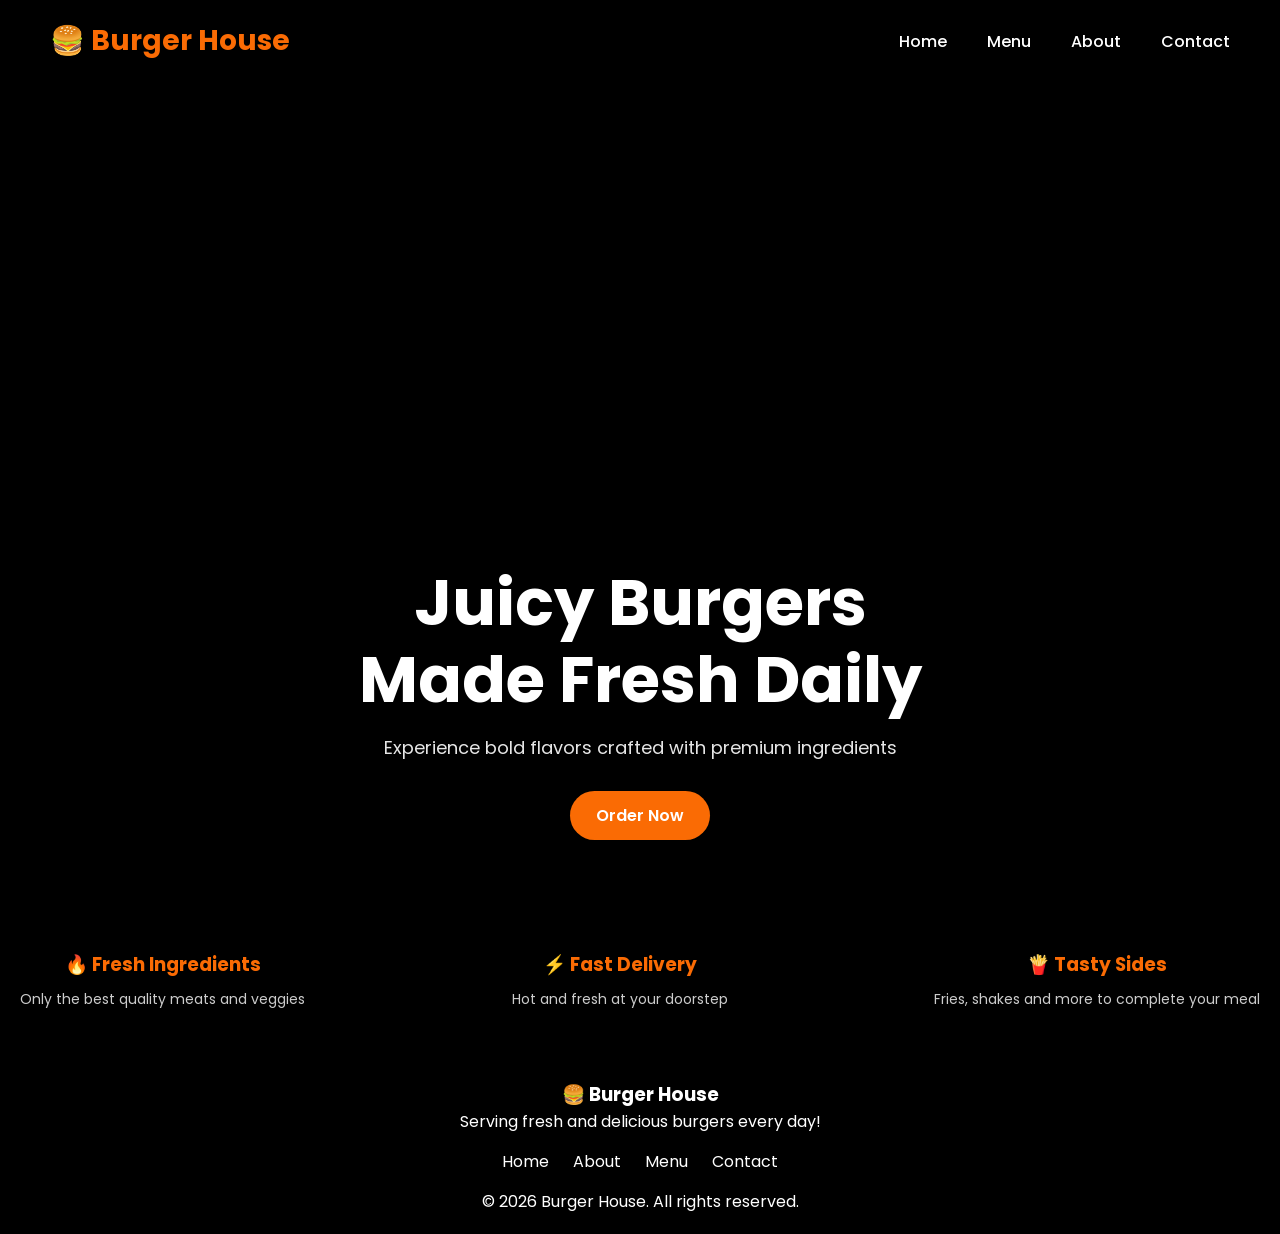
==== index.html @ a041a13c "save1" ====
<!doctype html>
<html lang="en">
  <head>
    <meta charset="UTF-8" />
    <meta name="viewport" content="width=device-width, initial-scale=1.0" />
    <title>Burger House</title>
    <link rel="preconnect" href="https://fonts.googleapis.com" />
    <link rel="preconnect" href="https://fonts.gstatic.com" crossorigin />
    <link
      href="https://fonts.googleapis.com/css2?family=Poppins:wght@300;500;700&display=swap"
      rel="stylesheet"
    />
    <link rel="stylesheet" href="style.css" />
  </head>
  <body>
    <!-- Navigation bar -->

    <section class="box">
      <nav class="navbar">
        <div class="logo">🍔 Burger House</div>

        <div class="menu-toggle" onclick="toggleMenu()">☰</div>

        <div class="menu" id="menu">
          <a href="index.html">Home</a>
          <a href="services.html">Menu</a>
          <a href="about.html">About</a>
          <a href="contact.html">Contact</a>
        </div>
      </nav>

      <div class="sec-1">
        <h1>
          Juicy Burgers <br />
          Made Fresh Daily
        </h1>
        <p>Experience bold flavors crafted with premium ingredients</p>
        <a href="services.html" class="btn">Order Now</a>
      </div>
    </section>

    <!-- Section 2 -->

    <section class="sec-2">
      <div class="sec-22">
        <h3>🔥 Fresh Ingredients</h3>
        <p>Only the best quality meats and veggies</p>
      </div>
      <div class="sec-22">
        <h3>⚡ Fast Delivery</h3>
        <p>Hot and fresh at your doorstep</p>
      </div>
      <div class="sec-22">
        <h3>🍟 Tasty Sides</h3>
        <p>Fries, shakes and more to complete your meal</p>
      </div>
    </section>

    <!-- Footer -->
<footer class="footer">
  <div class="footer-content">
    <h3>🍔 Burger House</h3>
    <p>Serving fresh and delicious burgers every day!</p>

    <div class="foot">
      <a href="index.html">Home</a>
      <a href="about.html">About</a>
      <a href="services.html">Menu</a>
      <a href="contact.html">Contact</a>
    </div>

    <p class="copyright">© 2026 Burger House. All rights reserved.</p>
  </div>
</footer>

    <script>
      function toggleMenu() {
        document.getElementById("menu").classList.toggle("active");
      }
    </script>
  </body>
</html>
---- style.css ----
* {
  margin: 0;
  padding: 0;
  box-sizing: border-box;
  font-family: 'Poppins', sans-serif;
}

body {
    background: black;
    color: white;
}


  .box {
  min-height: 100vh;
  background: linear-gradient(rgba(0,0,0,0.6), rgba(0,0,0,0.7)),
    url('https://images.unsplash.com/photo-1550547660-d9450f859349');
  background-size: cover;
  background-position: center;
  display: flex;
  flex-direction: column;
  justify-content: space-between;
}

/* Navbar */
.navbar {
  display: flex;
  justify-content: space-between;
  align-items: center;
  padding: 15px 20px;
  position: relative;
}

.logo {
  font-size: 22px;
  font-weight: 700;
  color: rgb(250, 107, 4);
}

/* Menu */
.menu {
    display: flex;
    gap: 20px;
}

.menu a {
    margin-left: 20px;
    text-decoration: none;
    color:white;
  font-weight: 500;
  transition: 0.3s;
}

.menu a:hover {
    color: rgb(250, 107, 4);
}

/* Mobile menu button*/
.menu-toggle {
    display: none;
    font-size: 26px;
    cursor: pointer;
}

.menu-toggle:hover {
    color: rgb(250, 107, 4);
}
/* Section 1 */
.sec-1 {
  text-align: center;
  padding: 40px 20px 60px;
}

.sec-1 h1 {
  font-size: clamp(32px, 6vw, 64px);
  line-height: 1.2;
}

.sec-1 p {
  margin: 15px 0;
  font-size: clamp(14px, 2vw, 18px);
  opacity: 0.9;
}

.btn {
  display: inline-block;
  margin-top: 15px;
  padding: 12px 26px;
  background: rgb(250, 107, 4);
  border-radius: 40px;
  color: white;
  text-decoration: none;
  font-weight: 600;
  transition: 0.3s;
}

.btn:hover {
    transform: scale(1.05);
}
/* Section 2 */
.sec-2 {
  background: black;
  padding: 50px 20px;
  display: flex;
  flex-direction: column;
  justify-content: space-between;
  text-align: center;
  gap: 20px;
  width: 100%;
}

.sec-22 h3 {
  margin-bottom: 10px;
  color: rgb(250, 107, 4);
}

.sec-22 p {
  font-size: 14px;
  opacity: 0.8;
}

/* Sections */
.section {
  padding: 60px 20px;
  text-align: center;
}

/* Grid */
.grid {
  display: flex;
  justify-content: center;
  gap: 20px;
}

/* Card */
.card {
  background: black;
  padding: 20px;
  border-radius: 10px;
  transition: 0.3s;
}

.card:hover {
  transform: translateY(-8px);
}

/* footer */
.footer {
  background: black;
  color: white;
  text-align: center;
  padding: 20px 10px;
}

.foot {
  margin: 15px 0;
}

.foot a {
  color: white;
  margin: 0 10px;
  text-decoration: none;
}

.foot a:hover {
  text-decoration: underline;
}

.foot p {
  font-size: 14px;
  opacity: 0.8;
}

/* Tablet */
@media (min-width: 600px) {
  .sec-2 {
    flex-direction: row;
}

.navbar {
    padding: 20px 30px;
}
}

/* Desktop */
@media (min-width: 992px) {
    .sec-2 {
        flex-direction: row;
  }

  .navbar {
    padding: 20px 50px;
  }

  .logo {
    font-size: 28px;
  }
}

/* Mobile */
@media (max-width: 768px) {
  .menu-toggle {
    display: block;
  }

  .menu {
    position: absolute;
    top: 60px;
    right: 0;
    background: black;
    flex-direction: column;
    width: 200px;
    display: none;
  }

  .menu a {
    padding: 15px;
    border-bottom: 1px solid #303030;
  }

  .menu.active {
    display: flex;
  }
}
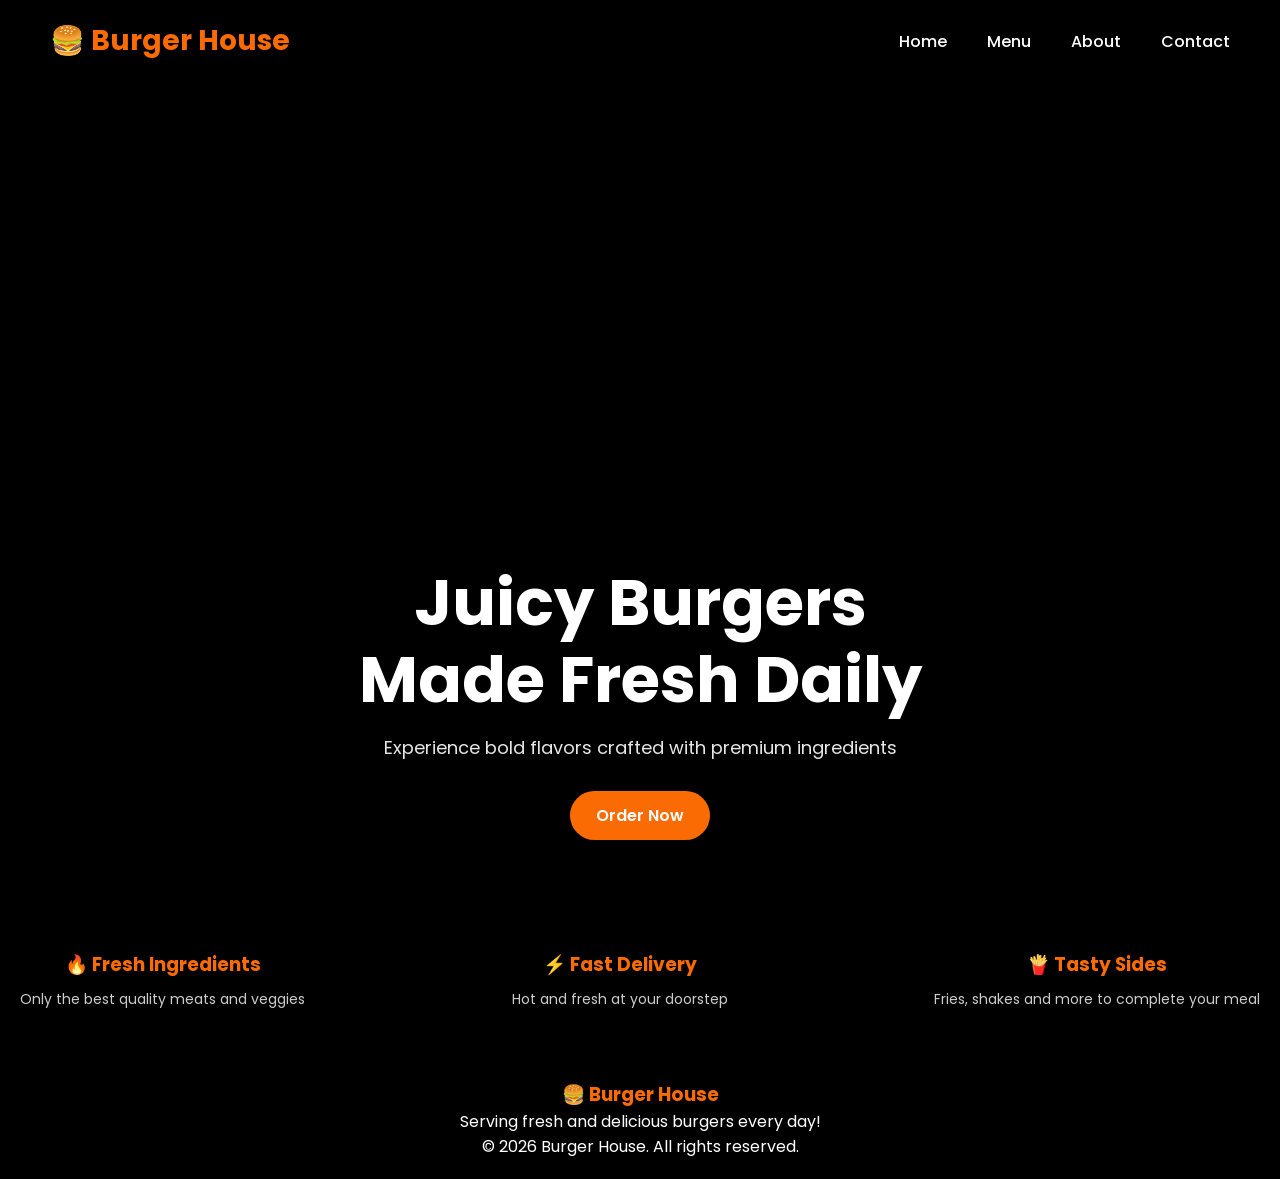
==== commit a6edf8a0: "save2" ====
--- a/index.html
+++ b/index.html
@@ -57,21 +57,14 @@
     </section>
 
     <!-- Footer -->
-<footer class="footer">
-  <div class="footer-content">
-    <h3>🍔 Burger House</h3>
-    <p>Serving fresh and delicious burgers every day!</p>
+    <footer class="footer">
+      <div class="footer-content">
+        <h3>🍔 Burger House</h3>
+        <p>Serving fresh and delicious burgers every day!</p>
 
-    <div class="foot">
-      <a href="index.html">Home</a>
-      <a href="about.html">About</a>
-      <a href="services.html">Menu</a>
-      <a href="contact.html">Contact</a>
-    </div>
-
-    <p class="copyright">© 2026 Burger House. All rights reserved.</p>
-  </div>
-</footer>
+        <p class="copyright">© 2026 Burger House. All rights reserved.</p>
+      </div>
+    </footer>
 
     <script>
       function toggleMenu() {
--- a/style.css
+++ b/style.css
@@ -30,7 +30,6 @@
   justify-content: space-between;
   align-items: center;
   padding: 15px 20px;
-  position: relative;
 }
 
 .logo {
@@ -117,60 +116,95 @@
 }
 
 .sec-22 p {
-  font-size: 14px;
-  opacity: 0.8;
+    font-size: 14px;
+    opacity: 0.8;
 }
 
 /* Sections */
 .section {
-  padding: 60px 20px;
-  text-align: center;
+    padding: 60px 20px;
+    text-align: center;
+    display: flex;
+    flex-direction: column;
+    gap: 10px;
+    align-items: center;
 }
 
 /* Grid */
 .grid {
-  display: flex;
-  justify-content: center;
-  gap: 20px;
+    display: flex;
+    flex-wrap: wrap;
+    justify-content: center;
+    gap: 20px;
 }
 
 /* Card */
 .card {
-  background: black;
-  padding: 20px;
-  border-radius: 10px;
-  transition: 0.3s;
+    background: black;
+    width: 400px;
+    height: auto;
+    padding: 20px;
+    border-radius: 10px;
+    transition: 0.3s;
 }
 
 .card:hover {
-  transform: translateY(-8px);
+    transform: translateY(-8px);
+}
+
+.card img {
+    width: 100%;
+    height: 350px;
+    object-fit: cover;
 }
 
 /* footer */
 .footer {
-  background: black;
-  color: white;
-  text-align: center;
-  padding: 20px 10px;
+    background: black;
+    color: white;
+    text-align: center;
+    padding: 20px 10px;
 }
 
 .foot {
-  margin: 15px 0;
+    margin: 15px 0;
+}
+.footer-content h3 {
+    color: rgb(250, 107, 4);  
 }
 
 .foot a {
-  color: white;
-  margin: 0 10px;
-  text-decoration: none;
+    color: white;
+    margin: 0 10px;
+    text-decoration: none;
 }
 
 .foot a:hover {
-  text-decoration: underline;
+    text-decoration: underline;
 }
 
 .foot p {
-  font-size: 14px;
-  opacity: 0.8;
+    font-size: 14px;
+    opacity: 0.8;
+}
+
+.about-sec {
+    display: flex;
+    flex-direction: column;
+    gap: 10px;
+    padding: 45px 35px 15px;
+    margin-bottom: 25px;
+    align-items: center;
+}
+.contact-sec {
+    display: flex;
+    flex-direction: column;
+    gap: 10px;
+    padding: 45px 35px 15px;
+    justify-content: center;
+    align-items: center;
+    text-align: center;
+    height: 70vh;
 }
 
 /* Tablet */
@@ -182,6 +216,15 @@
 .navbar {
     padding: 20px 30px;
 }
+
+.about-sec {  
+    height: 84vh;
+    justify-content: center;
+}
+.contact-sec {
+    height: 85vh;
+}
+
 }
 
 /* Desktop */
@@ -223,4 +266,5 @@
   .menu.active {
     display: flex;
   }
-}+}
+
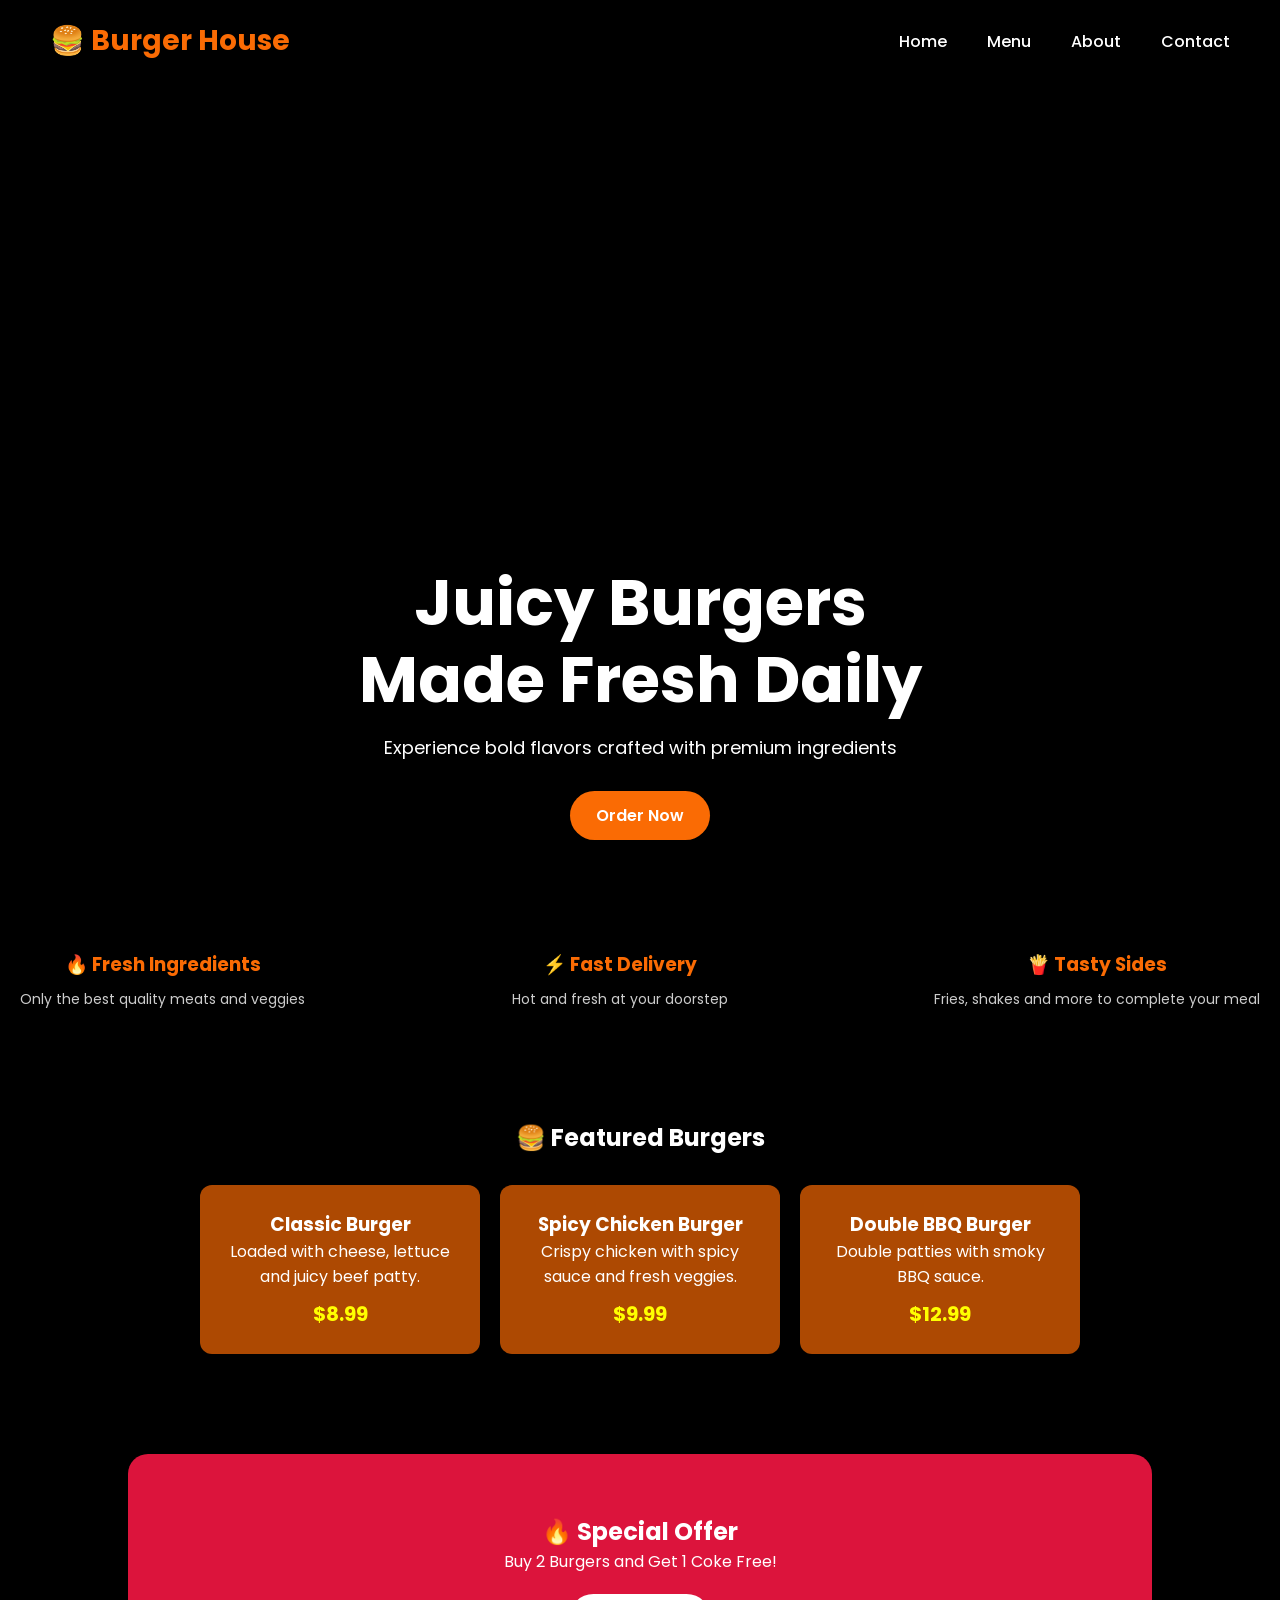
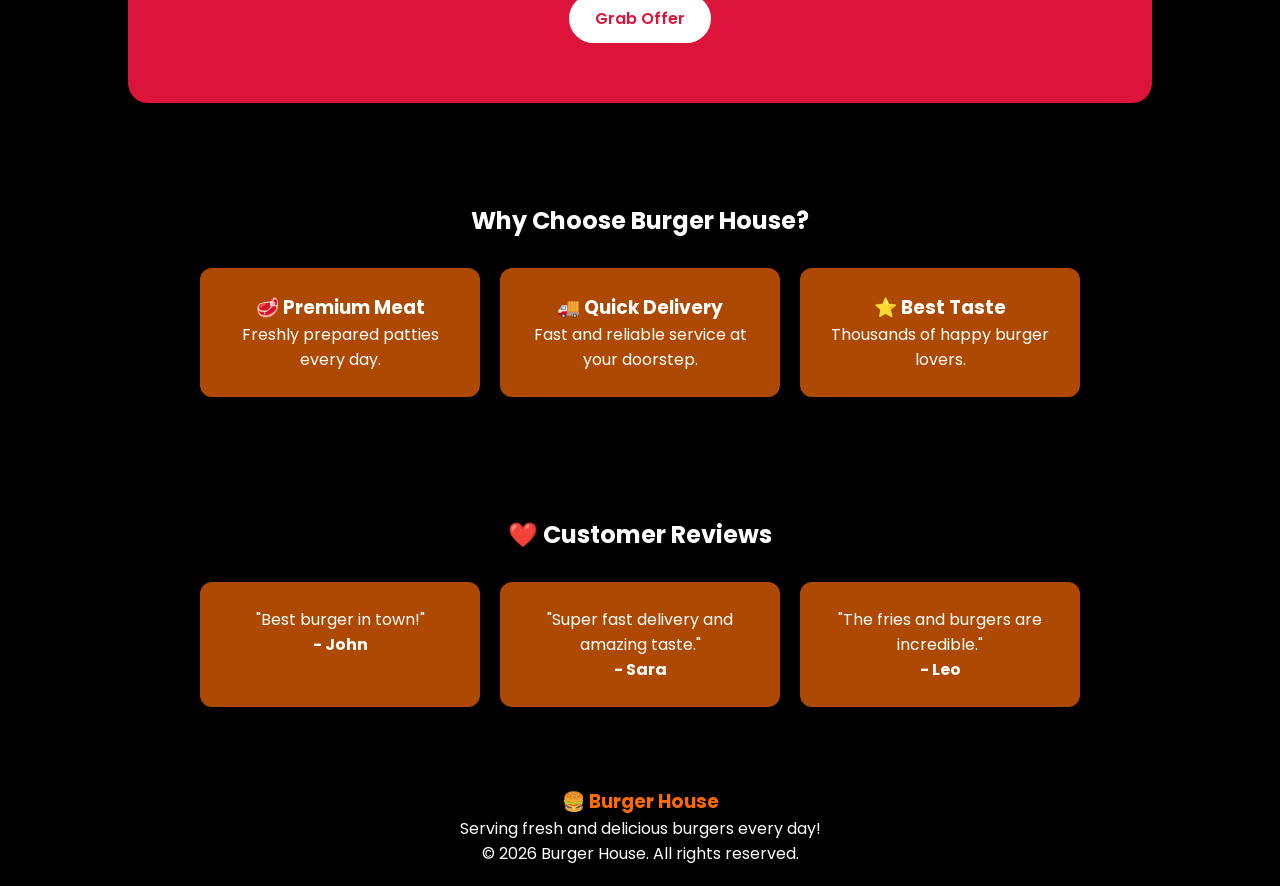
==== commit 520efe38: "save4" ====
--- a/index.html
+++ b/index.html
@@ -55,6 +55,87 @@
         <p>Fries, shakes and more to complete your meal</p>
       </div>
     </section>
+    
+    <!-- Featured Burgers -->
+    
+    <section class="burger">
+      <h2>🍔 Featured Burgers</h2>
+      
+      <div class="burger-container">
+        <div class="burger-card">
+          <h3>Classic Burger</h3>
+          <p>Loaded with cheese, lettuce and juicy beef patty.</p>
+          <span>$8.99</span>
+        </div>
+
+        <div class="burger-card">
+          <h3>Spicy Chicken Burger</h3>
+          <p>Crispy chicken with spicy sauce and fresh veggies.</p>
+          <span>$9.99</span>
+        </div>
+        
+        <div class="burger-card">
+          <h3>Double BBQ Burger</h3>
+          <p>Double patties with smoky BBQ sauce.</p>
+          <span>$12.99</span>
+        </div>
+      </div>
+    </section>
+    
+    <!-- Offer Banner -->
+
+    <section class="offer">
+      <h2>🔥 Special Offer</h2>
+      <p>Buy 2 Burgers and Get 1 Coke Free!</p>
+      <a href="services.html" class="btn">Grab Offer</a>
+    </section>
+    
+    <!-- Why Choose Us -->
+    
+    <section class="why">
+      <h2>Why Choose Burger House?</h2>
+
+      <div class="why-container">
+        <div class="why-card">
+          <h3>🥩 Premium Meat</h3>
+          <p>Freshly prepared patties every day.</p>
+        </div>
+
+        <div class="why-card">
+          <h3>🚚 Quick Delivery</h3>
+          <p>Fast and reliable service at your doorstep.</p>
+        </div>
+
+        <div class="why-card">
+          <h3>⭐ Best Taste</h3>
+          <p>Thousands of happy burger lovers.</p>
+        </div>
+      </div>
+    </section>
+
+    <!-- Customer Reviews -->
+
+    <section class="reviews">
+      <h2>❤️ Customer Reviews</h2>
+
+      <div class="review-container">
+        <div class="review-card">
+          <p>"Best burger in town!"</p>
+          <h4>- John</h4>
+        </div>
+
+        <div class="review-card">
+          <p>"Super fast delivery and amazing taste."</p>
+          <h4>- Sara</h4>
+        </div>
+
+        <div class="review-card">
+          <p>"The fries and burgers are incredible."</p>
+          <h4>- Leo</h4>
+        </div>
+      </div>
+    </section>
+
 
     <!-- Footer -->
     <footer class="footer">
--- a/style.css
+++ b/style.css
@@ -1,22 +1,20 @@
-
-
 * {
   margin: 0;
   padding: 0;
   box-sizing: border-box;
-  font-family: 'Poppins', sans-serif;
+  font-family: "Poppins", sans-serif;
 }
 
 body {
-    background: black;
-    color: white;
-}
-
-
-  .box {
+  background: black;
+  color: white;
+}
+
+.box {
   min-height: 100vh;
-  background: linear-gradient(rgba(0,0,0,0.6), rgba(0,0,0,0.7)),
-    url('https://images.unsplash.com/photo-1550547660-d9450f859349');
+  background:
+    linear-gradient(rgba(0, 0, 0, 0.6), rgba(0, 0, 0, 0.7)),
+    url("https://images.unsplash.com/photo-1550547660-d9450f859349");
   background-size: cover;
   background-position: center;
   display: flex;
@@ -40,31 +38,31 @@
 
 /* Menu */
 .menu {
-    display: flex;
-    gap: 20px;
+  display: flex;
+  gap: 20px;
 }
 
 .menu a {
-    margin-left: 20px;
-    text-decoration: none;
-    color:white;
+  margin-left: 20px;
+  text-decoration: none;
+  color: white;
   font-weight: 500;
   transition: 0.3s;
 }
 
 .menu a:hover {
-    color: rgb(250, 107, 4);
+  color: rgb(250, 107, 4);
 }
 
 /* Mobile menu button*/
 .menu-toggle {
-    display: none;
-    font-size: 26px;
-    cursor: pointer;
+  display: none;
+  font-size: 26px;
+  cursor: pointer;
 }
 
 .menu-toggle:hover {
-    color: rgb(250, 107, 4);
+  color: rgb(250, 107, 4);
 }
 /* Section 1 */
 .sec-1 {
@@ -80,7 +78,6 @@
 .sec-1 p {
   margin: 15px 0;
   font-size: clamp(14px, 2vw, 18px);
-  opacity: 0.9;
 }
 
 .btn {
@@ -96,7 +93,7 @@
 }
 
 .btn:hover {
-    transform: scale(1.05);
+  transform: scale(1.05);
 }
 /* Section 2 */
 .sec-2 {
@@ -116,121 +113,184 @@
 }
 
 .sec-22 p {
-    font-size: 14px;
-    opacity: 0.8;
+  font-size: 14px;
+  opacity: 0.8;
 }
 
 /* Sections */
 .section {
-    padding: 60px 20px;
-    text-align: center;
-    display: flex;
-    flex-direction: column;
-    gap: 10px;
-    align-items: center;
+  padding: 60px 20px;
+  text-align: center;
+  display: flex;
+  flex-direction: column;
+  gap: 10px;
+  align-items: center;
 }
 
 /* Grid */
 .grid {
-    display: flex;
-    flex-wrap: wrap;
-    justify-content: center;
-    gap: 20px;
+  display: flex;
+  flex-wrap: wrap;
+  justify-content: center;
+  gap: 20px;
 }
 
 /* Card */
 .card {
-    background: black;
-    width: 400px;
-    height: auto;
-    padding: 20px;
-    border-radius: 10px;
-    transition: 0.3s;
+  background: black;
+  width: 400px;
+  height: auto;
+  padding: 20px;
+  border-radius: 10px;
+  transition: 0.3s;
 }
 
 .card:hover {
-    transform: translateY(-8px);
+  transform: translateY(-8px);
 }
 
 .card img {
-    width: 100%;
-    height: 350px;
-    object-fit: cover;
+  width: 100%;
+  height: 350px;
+  object-fit: cover;
+}
+
+/* Featured Section */
+
+.burger,
+.why,
+.reviews,
+.offer {
+  padding: 60px 10%;
+  text-align: center;
+}
+
+.burger-container,
+.why-container,
+.review-container {
+  display: flex;
+  gap: 20px;
+  margin-top: 30px;
+  flex-wrap: wrap;
+  justify-content: center;
+}
+
+.burger-card,
+.why-card,
+.review-card {
+  background: rgba(250, 106, 4, 0.696);
+  padding: 25px;
+  width: 280px;
+  border-radius: 12px;
+  box-shadow: 0 4px 10px rgba(0,0,0,0.1);
+  transition: 0.3s;
+}
+
+.burger-card:hover,
+.why-card:hover,
+.review-card:hover {
+  transform: translateY(-5px);
+}
+
+.burger-card span {
+  display: block;
+  margin-top: 10px;
+  color: yellow;
+  font-weight: bold;
+  font-size: 20px;
+}
+
+/* Offer Section */
+
+.offer {
+  background: crimson;
+  color: white;
+  border-radius: 20px;
+  margin: 40px 10%;
+}
+
+.offer .btn {
+  background: white;
+  color: crimson;
+  margin-top: 20px;
+  /* display: inline-block; */
 }
 
 /* footer */
 .footer {
-    background: black;
-    color: white;
-    text-align: center;
-    padding: 20px 10px;
+  background: black;
+  color: white;
+  text-align: center;
+  padding: 20px 10px;
 }
 
 .foot {
-    margin: 15px 0;
+  margin: 15px 0;
 }
 .footer-content h3 {
-    color: rgb(250, 107, 4);  
+  color: rgb(250, 107, 4);
 }
 
 .foot a {
-    color: white;
-    margin: 0 10px;
-    text-decoration: none;
+  color: white;
+  margin: 0 10px;
+  text-decoration: none;
 }
 
 .foot a:hover {
-    text-decoration: underline;
+  text-decoration: underline;
 }
 
 .foot p {
-    font-size: 14px;
-    opacity: 0.8;
-}
-
+  font-size: 14px;
+  opacity: 0.8;
+}
+
+/*  About */
 .about-sec {
-    display: flex;
-    flex-direction: column;
-    gap: 10px;
-    padding: 45px 35px 15px;
-    margin-bottom: 25px;
-    align-items: center;
-}
+  display: flex;
+  flex-direction: column;
+  gap: 10px;
+  padding: 45px 35px 15px;
+  margin-bottom: 25px;
+  align-items: center;
+}
+
+/*  Contact */
 .contact-sec {
-    display: flex;
-    flex-direction: column;
-    gap: 10px;
-    padding: 45px 35px 15px;
-    justify-content: center;
-    align-items: center;
-    text-align: center;
-    height: 70vh;
+  display: flex;
+  flex-direction: column;
+  gap: 10px;
+  padding: 45px 35px 15px;
+  justify-content: center;
+  align-items: center;
+  text-align: center;
+  height: 70vh;
 }
 
 /* Tablet */
 @media (min-width: 600px) {
   .sec-2 {
     flex-direction: row;
-}
-
-.navbar {
+  }
+
+  .navbar {
     padding: 20px 30px;
-}
-
-.about-sec {  
+  }
+
+  .about-sec {
     height: 84vh;
     justify-content: center;
-}
-.contact-sec {
+  }
+  .contact-sec {
     height: 85vh;
-}
-
+  }
 }
 
 /* Desktop */
 @media (min-width: 992px) {
-    .sec-2 {
-        flex-direction: row;
+  .sec-2 {
+    flex-direction: row;
   }
 
   .navbar {
@@ -242,7 +302,7 @@
   }
 }
 
-/* Mobile */
+/* Mobile toggle */
 @media (max-width: 768px) {
   .menu-toggle {
     display: block;
@@ -267,4 +327,3 @@
     display: flex;
   }
 }
-
